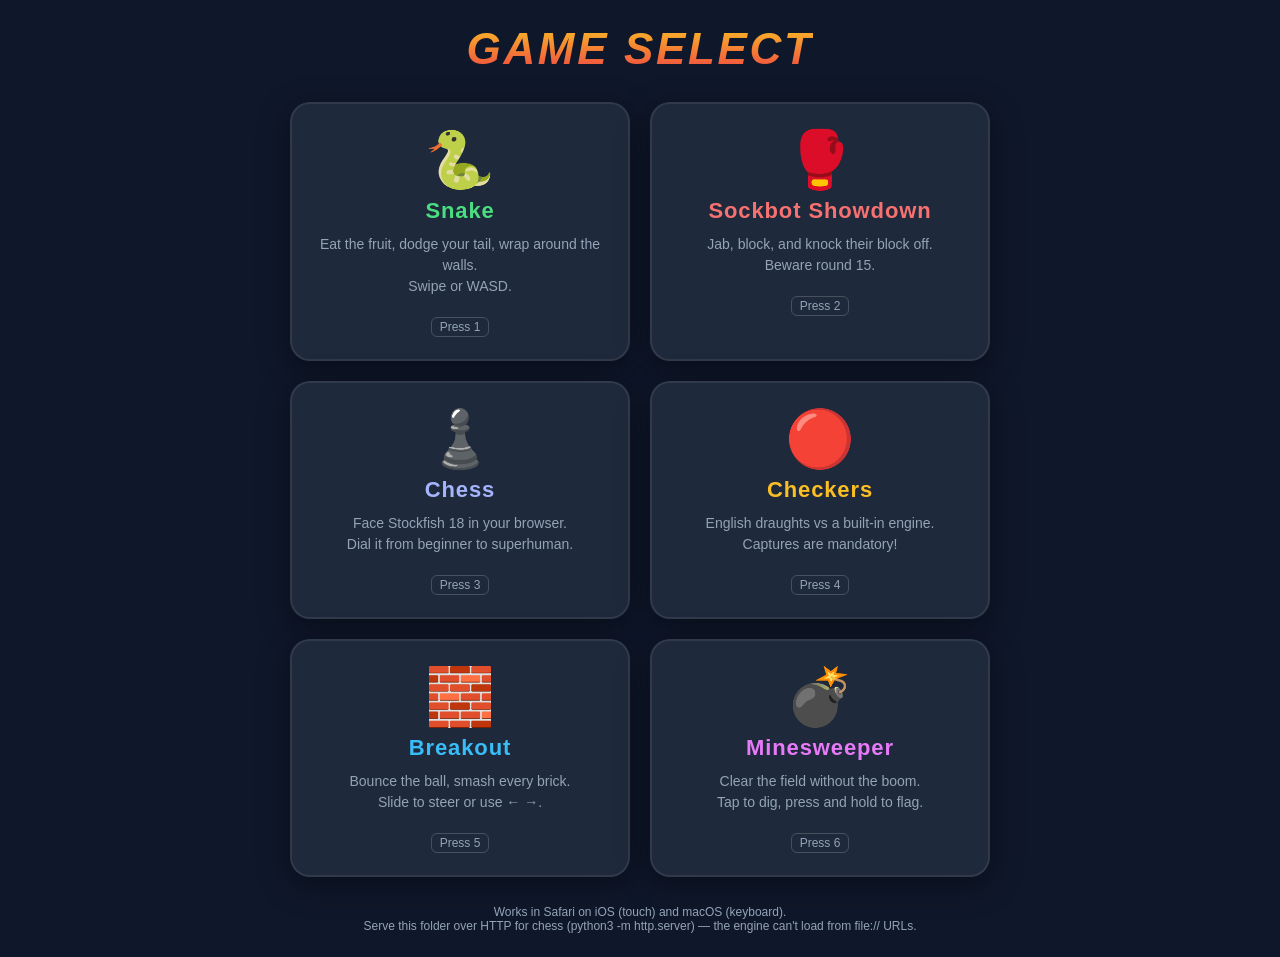
==== index.html @ 1b592c05 "minesweeper initial" ====
<!DOCTYPE html>
<html lang="en">
<head>
<script async src="https://pagead2.googlesyndication.com/pagead/js/adsbygoogle.js?client=ca-pub-7035083353596708"
     crossorigin="anonymous"></script>
<meta charset="utf-8">
<meta name="viewport" content="width=device-width, initial-scale=1, viewport-fit=cover">
<meta name="apple-mobile-web-app-capable" content="yes">
<meta name="apple-mobile-web-app-status-bar-style" content="black-translucent">
<title>Game Select</title>
<link rel="stylesheet" href="css/index.css">
</head>
<body>
  <h1>Game Select</h1>
  <div id="games">
    <a class="card snake" href="snake.html">
      <div class="icon">🐍</div>
      <h2>Snake</h2>
      <p>Eat the fruit, dodge your tail, wrap around the walls.<br>Swipe or WASD.</p>
      <div class="stat" id="snake-stat"></div>
      <span class="key">Press 1</span>
    </a>
    <a class="card robot" href="robot.html">
      <div class="icon">🥊</div>
      <h2>Sockbot Showdown</h2>
      <p>Jab, block, and knock their block off.<br>Beware round 15.</p>
      <div class="stat" id="robot-stat"></div>
      <span class="key">Press 2</span>
    </a>
    <a class="card chess" href="chess.html">
      <div class="icon">♟️</div>
      <h2>Chess</h2>
      <p>Face Stockfish 18 in your browser.<br>Dial it from beginner to superhuman.</p>
      <div class="stat" id="chess-stat"></div>
      <span class="key">Press 3</span>
    </a>
    <a class="card checkers" href="checkers.html">
      <div class="icon">🔴</div>
      <h2>Checkers</h2>
      <p>English draughts vs a built-in engine.<br>Captures are mandatory!</p>
      <div class="stat" id="checkers-stat"></div>
      <span class="key">Press 4</span>
    </a>
    <a class="card breakout" href="breakout.html">
      <div class="icon">🧱</div>
      <h2>Breakout</h2>
      <p>Bounce the ball, smash every brick.<br>Slide to steer or use ← →.</p>
      <div class="stat" id="breakout-stat"></div>
      <span class="key">Press 5</span>
    </a>
    <a class="card minesweeper" href="minesweeper.html">
      <div class="icon">💣</div>
      <h2>Minesweeper</h2>
      <p>Clear the field without the boom.<br>Tap to dig, press and hold to flag.</p>
      <div class="stat" id="minesweeper-stat"></div>
      <span class="key">Press 6</span>
    </a>
  </div>
  <footer>Works in Safari on iOS (touch) and macOS (keyboard).<br>Serve this folder over HTTP for chess (python3 -m http.server) — the engine can't load from file:// URLs.</footer>

<script src="js/index.js"></script>
</body>
</html>
---- css/index.css ----
:root {
    --bg: #0f172a;
    --panel: #1e293b;
    --text: #f1f5f9;
    --muted: #94a3b8;
    --snake: #4ade80;
    --robot: #f87171;
  }
  * { margin: 0; padding: 0; box-sizing: border-box; }
  html, body {
    min-height: 100%;
    background: var(--bg);
    color: var(--text);
    font-family: -apple-system, BlinkMacSystemFont, "Segoe UI", sans-serif;
    -webkit-tap-highlight-color: transparent;
  }
  body {
    display: flex;
    flex-direction: column;
    align-items: center;
    justify-content: center;
    gap: 28px;
    min-height: 100vh;  /* fallback */
    min-height: 100dvh; /* iOS Safari dynamic viewport */
    padding: max(24px, env(safe-area-inset-top))
             max(24px, env(safe-area-inset-right))
             max(24px, env(safe-area-inset-bottom))
             max(24px, env(safe-area-inset-left));
  }
  h1 {
    font-size: clamp(28px, 7vw, 44px);
    font-weight: 800;
    font-style: italic;
    letter-spacing: 0.06em;
    text-transform: uppercase;
    background: linear-gradient(180deg, #fbbf24, #ef4444);
    -webkit-background-clip: text;
    background-clip: text;
    -webkit-text-fill-color: transparent;
  }
  #games {
    display: flex;
    flex-wrap: wrap;
    justify-content: center;
    gap: 20px;
    width: 100%;
    max-width: 720px;
  }
  .card {
    flex: 1 1 260px;
    max-width: 340px;
    display: flex;
    flex-direction: column;
    align-items: center;
    gap: 10px;
    padding: 28px 20px 22px;
    background: var(--panel);
    border: 2px solid rgba(255, 255, 255, 0.08);
    border-radius: 20px;
    text-decoration: none;
    color: var(--text);
    text-align: center;
    box-shadow: 0 8px 32px rgba(0, 0, 0, 0.4);
    transition: transform 0.1s ease, border-color 0.1s ease;
  }
  .card:hover, .card:focus-visible { border-color: rgba(255, 255, 255, 0.3); outline: none; }
  .card:active { transform: scale(0.97); }
  .card .icon { font-size: 56px; line-height: 1; }
  .card h2 { font-size: 22px; font-weight: 800; letter-spacing: 0.04em; }
  .card.snake h2 { color: var(--snake); }
  .card.robot h2 { color: var(--robot); }
  .card.chess h2 { color: #a5b4fc; }
  .card.checkers h2 { color: #fbbf24; }
  .card.breakout h2 { color: #38bdf8; }
  .card.minesweeper h2 { color: #e879f9; }
  .card p { color: var(--muted); font-size: 14px; line-height: 1.5; }
  .card .stat { font-size: 13px; font-weight: 700; color: var(--text); opacity: 0.9; }
  .card .key {
    font-size: 12px;
    color: var(--muted);
    border: 1px solid rgba(255, 255, 255, 0.18);
    border-radius: 6px;
    padding: 2px 8px;
  }
  footer { color: var(--muted); font-size: 12px; text-align: center; }
  @media (pointer: coarse) { .card .key { display: none; } }
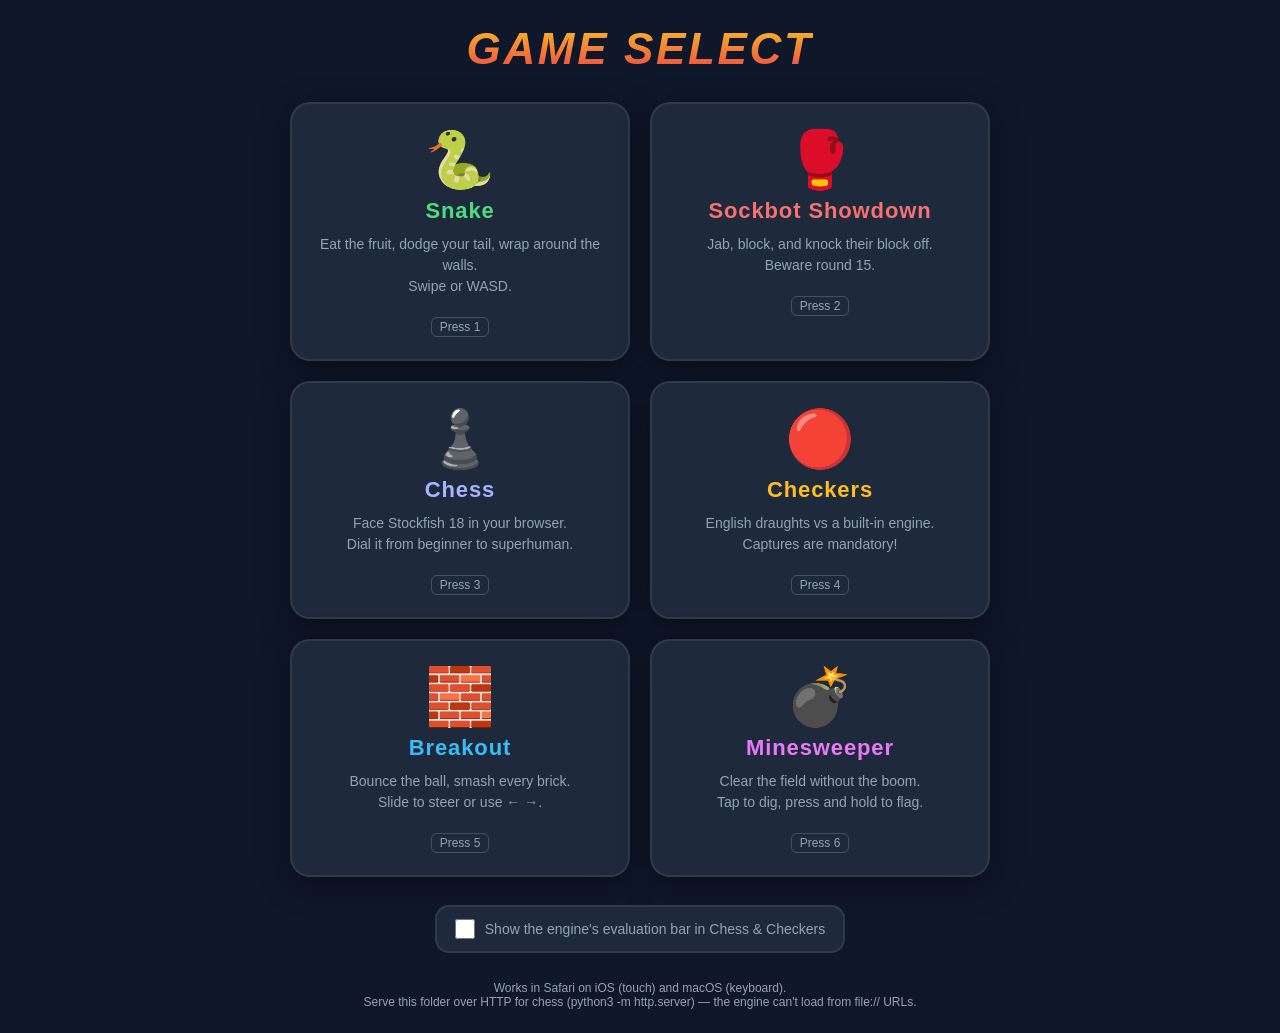
==== commit 59d08ecb: "eval options and fix undo bug for checkers." ====
--- a/index.html
+++ b/index.html
@@ -56,6 +56,12 @@
       <span class="key">Press 6</span>
     </a>
   </div>
+  <div id="settings">
+    <label class="toggle">
+      <input type="checkbox" id="eval-toggle">
+      <span>Show the engine's evaluation bar in Chess &amp; Checkers</span>
+    </label>
+  </div>
   <footer>Works in Safari on iOS (touch) and macOS (keyboard).<br>Serve this folder over HTTP for chess (python3 -m http.server) — the engine can't load from file:// URLs.</footer>
 
 <script src="js/index.js"></script>
--- a/css/index.css
+++ b/css/index.css
@@ -83,4 +83,28 @@
     padding: 2px 8px;
   }
   footer { color: var(--muted); font-size: 12px; text-align: center; }
+  #settings {
+    display: flex;
+    justify-content: center;
+    width: 100%;
+    max-width: 720px;
+  }
+  .toggle {
+    display: flex;
+    align-items: center;
+    gap: 10px;
+    padding: 12px 18px;
+    background: var(--panel);
+    border: 2px solid rgba(255, 255, 255, 0.08);
+    border-radius: 14px;
+    color: var(--muted);
+    font-size: 14px;
+    cursor: pointer;
+  }
+  .toggle input {
+    width: 20px;
+    height: 20px;
+    accent-color: #fbbf24;
+    cursor: pointer;
+  }
   @media (pointer: coarse) { .card .key { display: none; } }
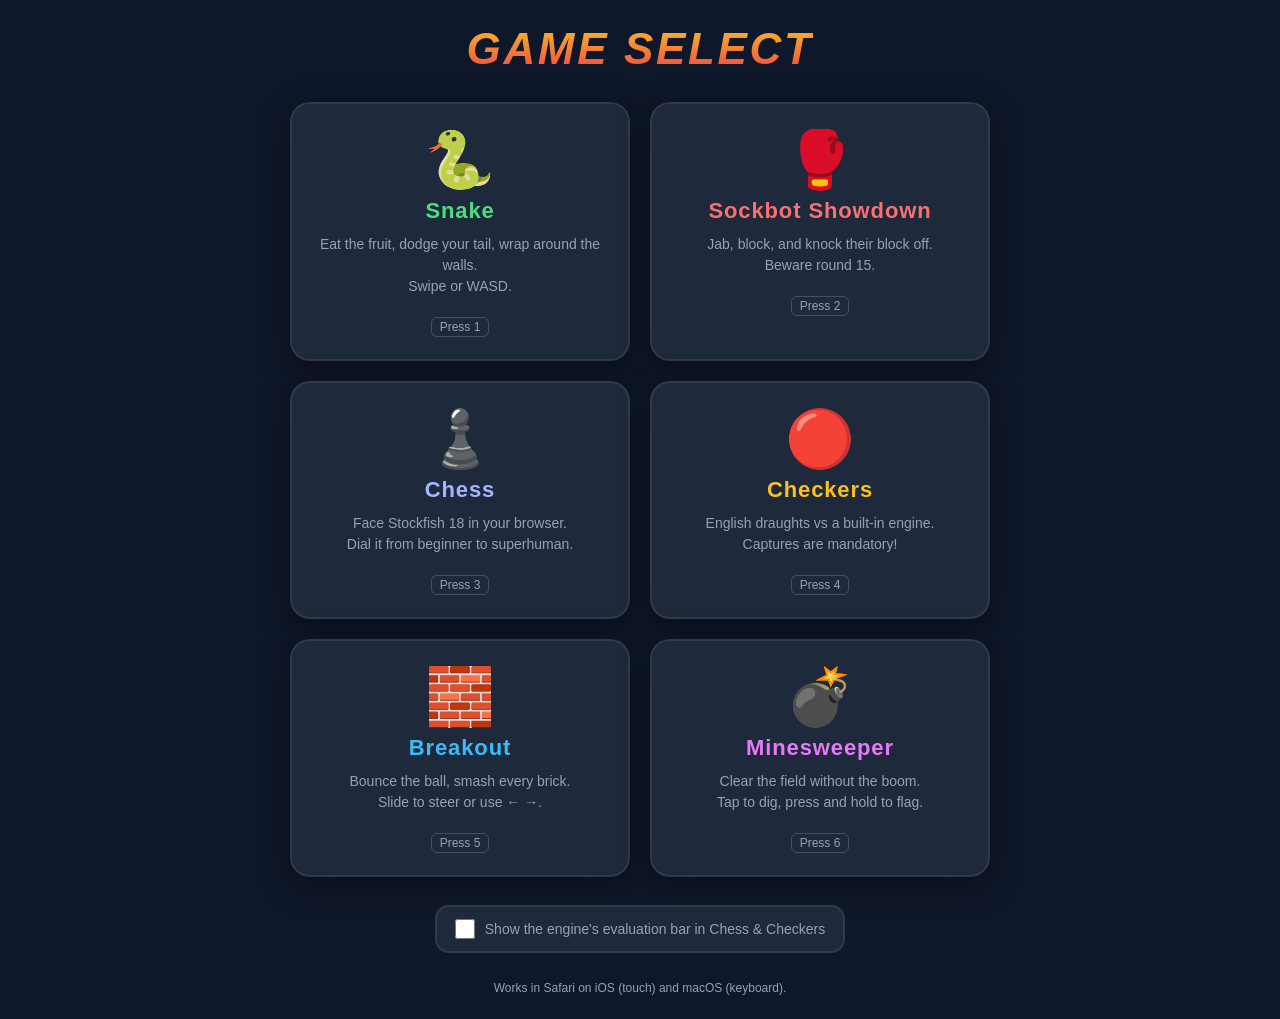
==== commit d07c7a17: "comment for how to serve locally." ====
--- a/index.html
+++ b/index.html
@@ -1,15 +1,17 @@
 <!DOCTYPE html>
 <html lang="en">
+
 <head>
-<script async src="https://pagead2.googlesyndication.com/pagead/js/adsbygoogle.js?client=ca-pub-7035083353596708"
-     crossorigin="anonymous"></script>
-<meta charset="utf-8">
-<meta name="viewport" content="width=device-width, initial-scale=1, viewport-fit=cover">
-<meta name="apple-mobile-web-app-capable" content="yes">
-<meta name="apple-mobile-web-app-status-bar-style" content="black-translucent">
-<title>Game Select</title>
-<link rel="stylesheet" href="css/index.css">
+  <script async src="https://pagead2.googlesyndication.com/pagead/js/adsbygoogle.js?client=ca-pub-7035083353596708"
+    crossorigin="anonymous"></script>
+  <meta charset="utf-8">
+  <meta name="viewport" content="width=device-width, initial-scale=1, viewport-fit=cover">
+  <meta name="apple-mobile-web-app-capable" content="yes">
+  <meta name="apple-mobile-web-app-status-bar-style" content="black-translucent">
+  <title>Game Select</title>
+  <link rel="stylesheet" href="css/index.css">
 </head>
+
 <body>
   <h1>Game Select</h1>
   <div id="games">
@@ -62,8 +64,11 @@
       <span>Show the engine's evaluation bar in Chess &amp; Checkers</span>
     </label>
   </div>
-  <footer>Works in Safari on iOS (touch) and macOS (keyboard).<br>Serve this folder over HTTP for chess (python3 -m http.server) — the engine can't load from file:// URLs.</footer>
+  <footer>Works in Safari on iOS (touch) and macOS
+    (keyboard).<!--<br>Serve this folder over HTTP for chess (python3 -m http.server) — the engine can't load from file:// URLs.-->
+  </footer>
 
-<script src="js/index.js"></script>
+  <script src="js/index.js"></script>
 </body>
+
 </html>
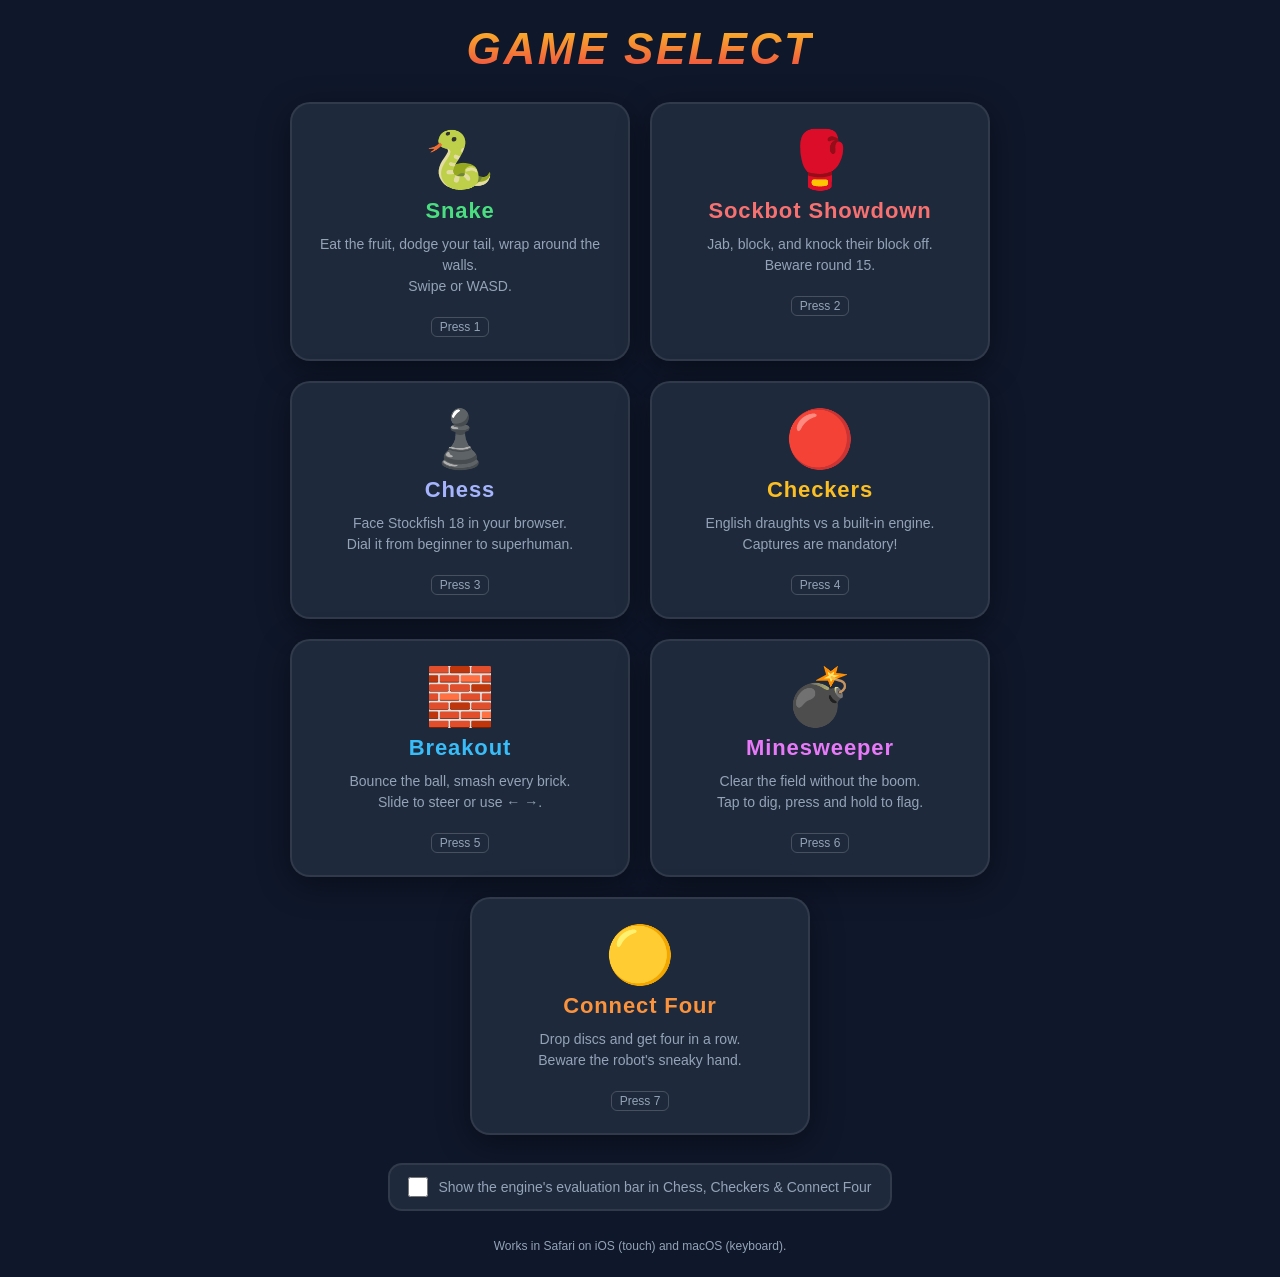
==== commit 2743c17a: "connect-4" ====
--- a/index.html
+++ b/index.html
@@ -5,11 +5,41 @@
   <script async src="https://pagead2.googlesyndication.com/pagead/js/adsbygoogle.js?client=ca-pub-7035083353596708"
     crossorigin="anonymous"></script>
   <meta charset="utf-8">
-  <meta name="viewport" content="width=device-width, initial-scale=1, viewport-fit=cover">
-  <meta name="apple-mobile-web-app-capable" content="yes">
-  <meta name="apple-mobile-web-app-status-bar-style" content="black-translucent">
-  <title>Game Select</title>
-  <link rel="stylesheet" href="css/index.css">
+<meta name="viewport" content="width=device-width, initial-scale=1, viewport-fit=cover">
+<meta name="apple-mobile-web-app-capable" content="yes">
+<meta name="apple-mobile-web-app-status-bar-style" content="black-translucent">
+<meta name="description" content="Free browser games for kids, no downloads or sign-ups: Snake, Sockbot Showdown, Chess, Checkers, Breakout, Minesweeper and Connect Four. Works on iPad and Mac.">
+<title>Free Browser Games — Snake, Chess, Checkers &amp; More</title>
+<link rel="canonical" href="https://maguire.app/">
+<meta property="og:type" content="website">
+<meta property="og:site_name" content="Free Browser Games">
+<meta property="og:title" content="Free Browser Games — Snake, Chess, Checkers &amp; More">
+<meta property="og:description" content="Free browser games for kids: Snake, Chess, Checkers, Breakout and Minesweeper. No downloads or sign-ups. Works on iPad and Mac.">
+<meta property="og:url" content="https://maguire.app/">
+<meta name="twitter:card" content="summary">
+<meta name="twitter:title" content="Free Browser Games — Snake, Chess, Checkers &amp; More">
+<meta name="twitter:description" content="Free browser games for kids: Snake, Chess, Checkers, Breakout and Minesweeper. No downloads or sign-ups.">
+<link rel="icon" type="image/svg+xml" href="favicon.svg">
+<link rel="icon" type="image/png" sizes="32x32" href="favicon.png">
+<link rel="apple-touch-icon" href="apple-touch-icon.png">
+<script type="application/ld+json">
+{
+  "@context": "https://schema.org",
+  "@type": "ItemList",
+  "name": "Free Browser Games",
+  "url": "https://maguire.app/",
+  "itemListElement": [
+    { "@type": "ListItem", "position": 1, "name": "Snake", "url": "https://maguire.app/snake.html" },
+    { "@type": "ListItem", "position": 2, "name": "Sockbot Showdown", "url": "https://maguire.app/robot.html" },
+    { "@type": "ListItem", "position": 3, "name": "Chess", "url": "https://maguire.app/chess.html" },
+    { "@type": "ListItem", "position": 4, "name": "Checkers", "url": "https://maguire.app/checkers.html" },
+    { "@type": "ListItem", "position": 5, "name": "Breakout", "url": "https://maguire.app/breakout.html" },
+    { "@type": "ListItem", "position": 6, "name": "Minesweeper", "url": "https://maguire.app/minesweeper.html" },
+    { "@type": "ListItem", "position": 7, "name": "Connect Four", "url": "https://maguire.app/connect4.html" }
+  ]
+}
+</script>
+<link rel="stylesheet" href="css/index.css">
 </head>
 
 <body>
@@ -57,11 +87,18 @@
       <div class="stat" id="minesweeper-stat"></div>
       <span class="key">Press 6</span>
     </a>
+    <a class="card connect4" href="connect4.html">
+      <div class="icon">🟡</div>
+      <h2>Connect Four</h2>
+      <p>Drop discs and get four in a row.<br>Beware the robot's sneaky hand.</p>
+      <div class="stat" id="connect4-stat"></div>
+      <span class="key">Press 7</span>
+    </a>
   </div>
   <div id="settings">
     <label class="toggle">
       <input type="checkbox" id="eval-toggle">
-      <span>Show the engine's evaluation bar in Chess &amp; Checkers</span>
+      <span>Show the engine's evaluation bar in Chess, Checkers &amp; Connect Four</span>
     </label>
   </div>
   <footer>Works in Safari on iOS (touch) and macOS
--- a/css/index.css
+++ b/css/index.css
@@ -73,6 +73,7 @@
   .card.checkers h2 { color: #fbbf24; }
   .card.breakout h2 { color: #38bdf8; }
   .card.minesweeper h2 { color: #e879f9; }
+  .card.connect4 h2 { color: #fb923c; }
   .card p { color: var(--muted); font-size: 14px; line-height: 1.5; }
   .card .stat { font-size: 13px; font-weight: 700; color: var(--text); opacity: 0.9; }
   .card .key {
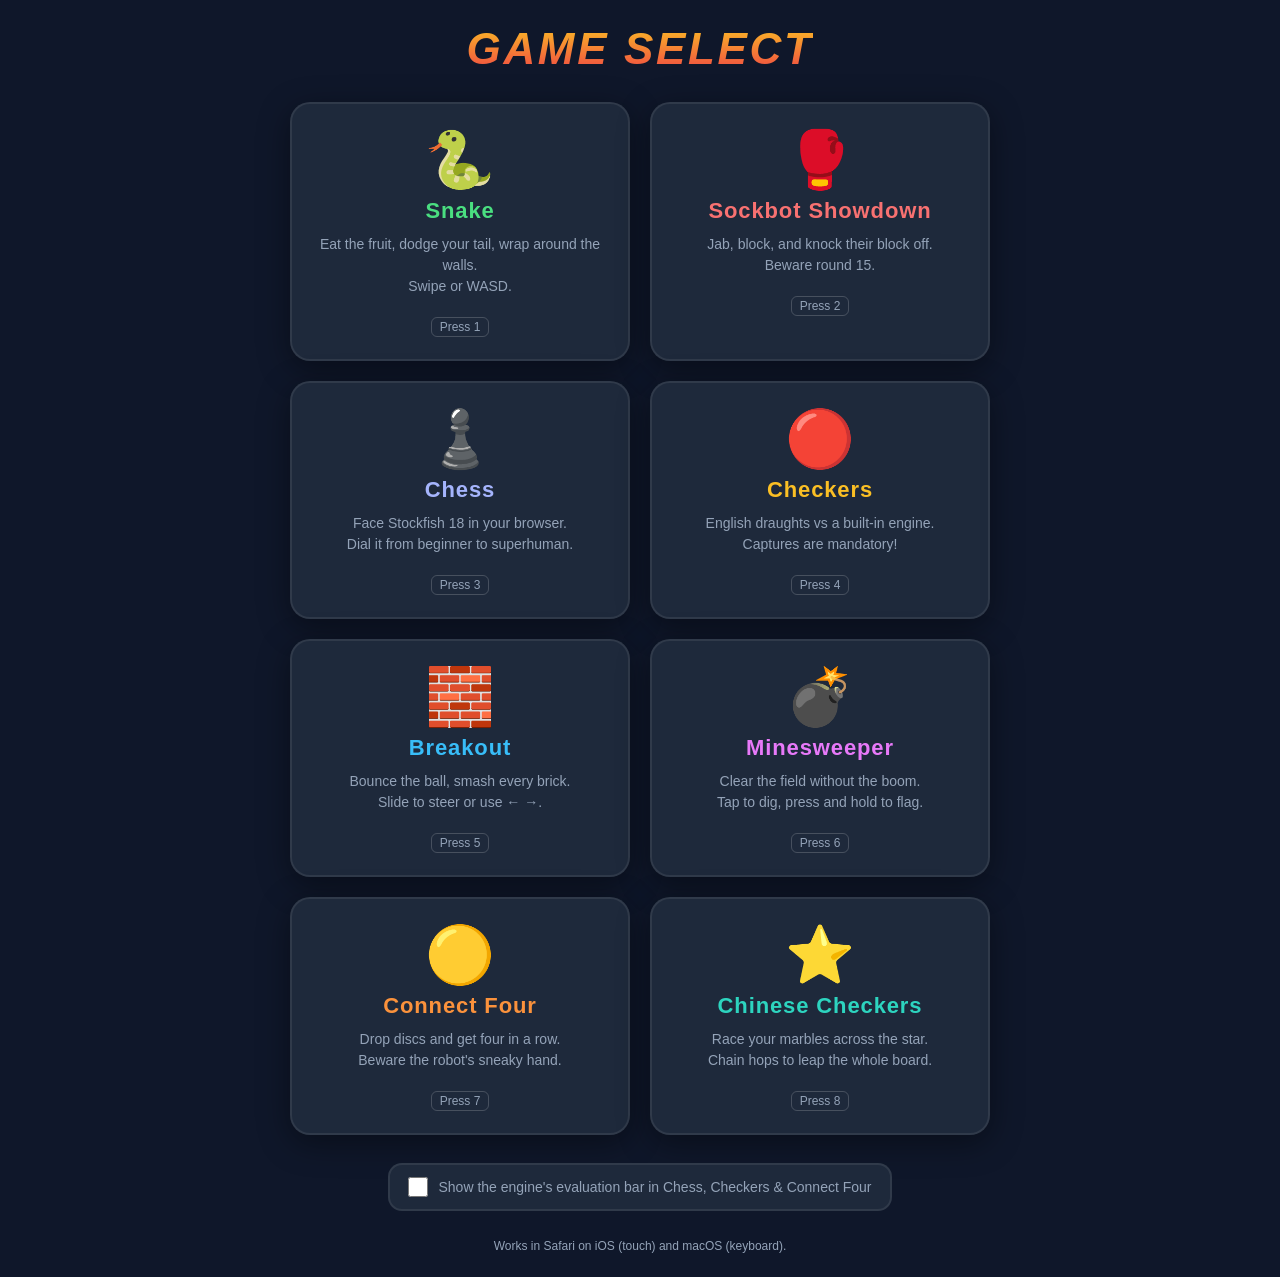
==== commit eae28cc4: "Chinese checkers" ====
--- a/index.html
+++ b/index.html
@@ -8,7 +8,7 @@
 <meta name="viewport" content="width=device-width, initial-scale=1, viewport-fit=cover">
 <meta name="apple-mobile-web-app-capable" content="yes">
 <meta name="apple-mobile-web-app-status-bar-style" content="black-translucent">
-<meta name="description" content="Free browser games for kids, no downloads or sign-ups: Snake, Sockbot Showdown, Chess, Checkers, Breakout, Minesweeper and Connect Four. Works on iPad and Mac.">
+<meta name="description" content="Free browser games for kids, no downloads or sign-ups: Snake, Sockbot Showdown, Chess, Checkers, Breakout, Minesweeper, Connect Four and Chinese Checkers. Works on iPad and Mac.">
 <title>Free Browser Games — Snake, Chess, Checkers &amp; More</title>
 <link rel="canonical" href="https://maguire.app/">
 <meta property="og:type" content="website">
@@ -35,7 +35,8 @@
     { "@type": "ListItem", "position": 4, "name": "Checkers", "url": "https://maguire.app/checkers.html" },
     { "@type": "ListItem", "position": 5, "name": "Breakout", "url": "https://maguire.app/breakout.html" },
     { "@type": "ListItem", "position": 6, "name": "Minesweeper", "url": "https://maguire.app/minesweeper.html" },
-    { "@type": "ListItem", "position": 7, "name": "Connect Four", "url": "https://maguire.app/connect4.html" }
+    { "@type": "ListItem", "position": 7, "name": "Connect Four", "url": "https://maguire.app/connect4.html" },
+    { "@type": "ListItem", "position": 8, "name": "Chinese Checkers", "url": "https://maguire.app/chinese-checkers.html" }
   ]
 }
 </script>
@@ -94,6 +95,13 @@
       <div class="stat" id="connect4-stat"></div>
       <span class="key">Press 7</span>
     </a>
+    <a class="card chinese" href="chinese-checkers.html">
+      <div class="icon">⭐</div>
+      <h2>Chinese Checkers</h2>
+      <p>Race your marbles across the star.<br>Chain hops to leap the whole board.</p>
+      <div class="stat" id="chinese-stat"></div>
+      <span class="key">Press 8</span>
+    </a>
   </div>
   <div id="settings">
     <label class="toggle">
--- a/css/index.css
+++ b/css/index.css
@@ -74,6 +74,7 @@
   .card.breakout h2 { color: #38bdf8; }
   .card.minesweeper h2 { color: #e879f9; }
   .card.connect4 h2 { color: #fb923c; }
+  .card.chinese h2 { color: #2dd4bf; }
   .card p { color: var(--muted); font-size: 14px; line-height: 1.5; }
   .card .stat { font-size: 13px; font-weight: 700; color: var(--text); opacity: 0.9; }
   .card .key {
